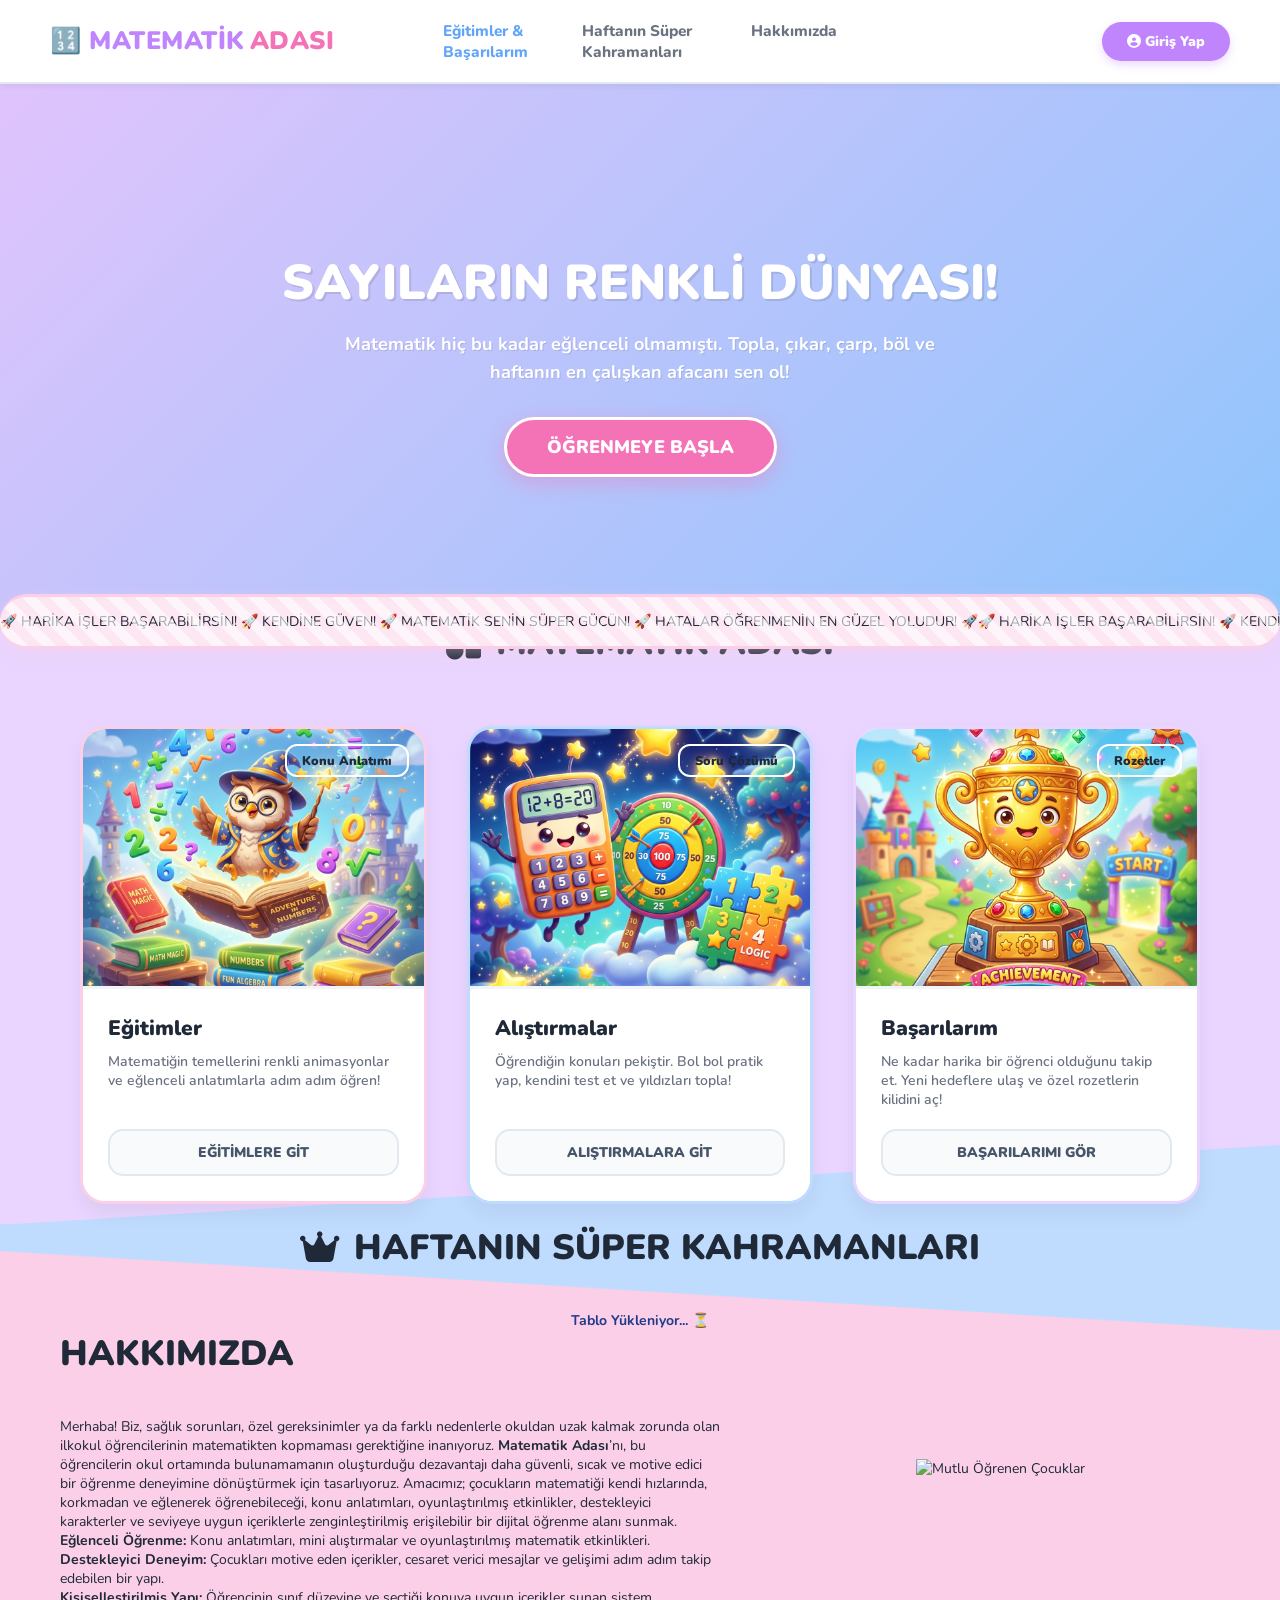
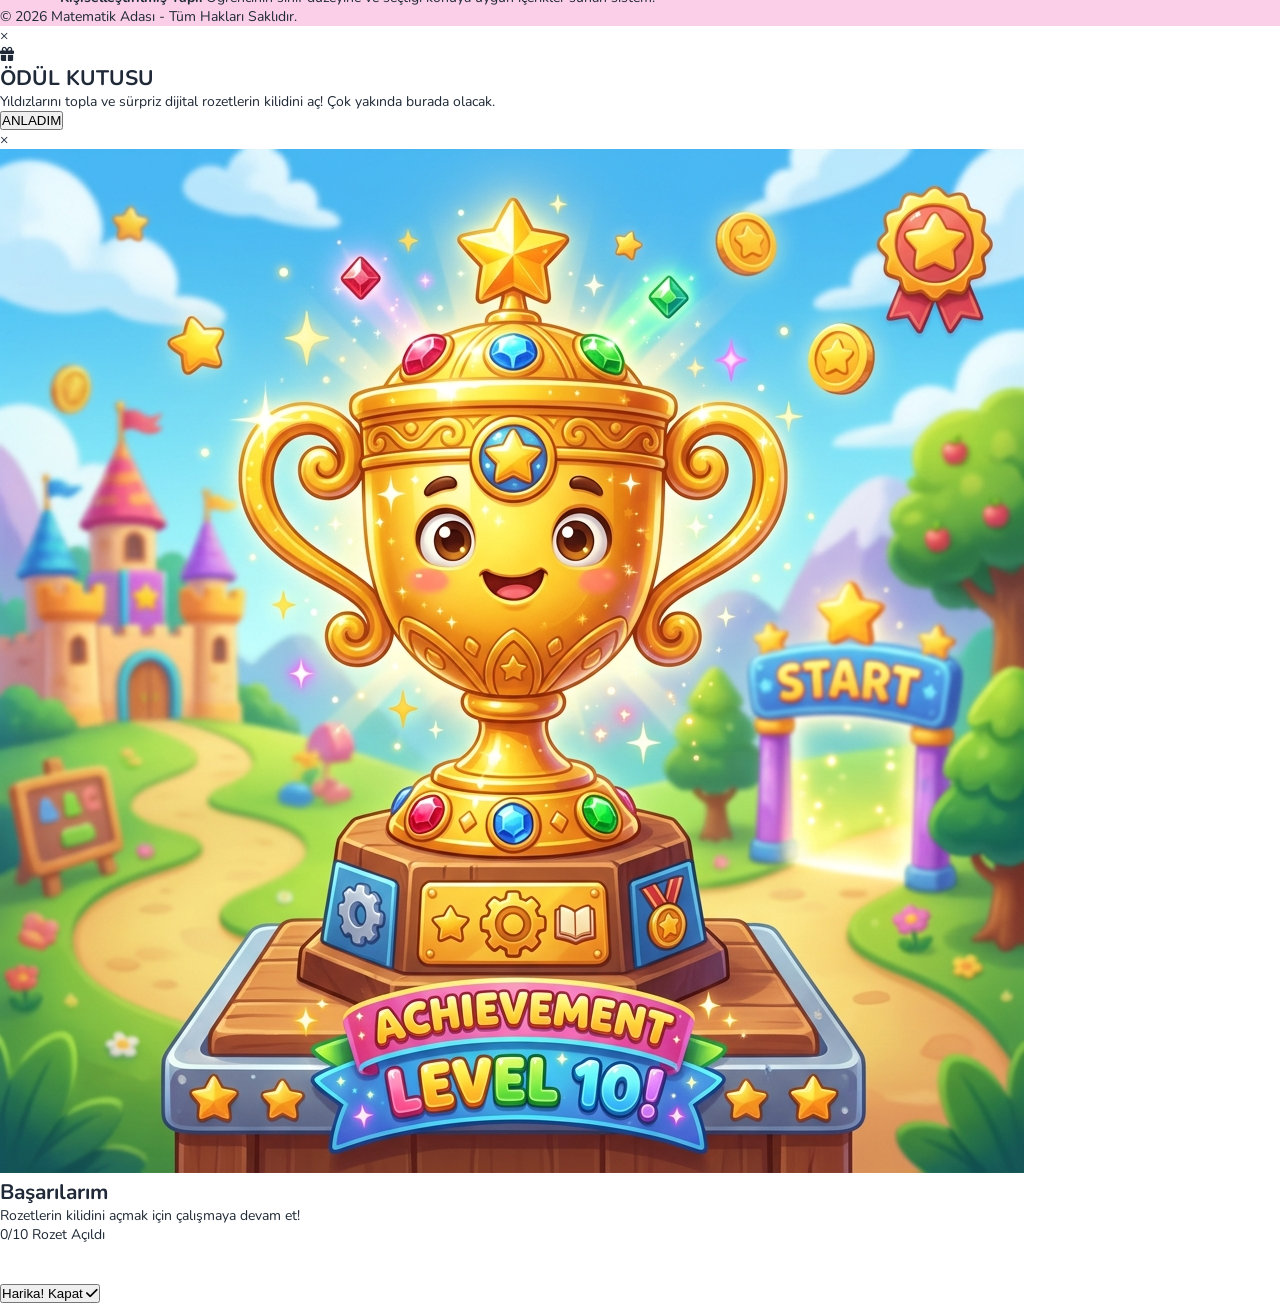
==== Egitimler/index.html @ 40ee0801 "Site Tamamlandi." ====
<!DOCTYPE html>
<html lang="tr">

<head>
    <meta charset="UTF-8">
    <meta name="viewport" content="width=device-width, initial-scale=1.0">
    <title>Eğitimler - Matematik Adası</title>
    <script src="https://cdn.tailwindcss.com"></script>
    <link rel="stylesheet" href="https://cdnjs.cloudflare.com/ajax/libs/font-awesome/6.4.0/css/all.min.css">
    <link href="https://fonts.googleapis.com/css2?family=Nunito:wght@400;700;800;900&display=swap" rel="stylesheet">

    <script src="https://cdn.jsdelivr.net/npm/canvas-confetti@1.6.0/dist/confetti.browser.min.js"></script>

    <link rel="stylesheet" href="../style.css">
    <link rel="stylesheet" href="style.css">

    <script>
        tailwind.config = {
            theme: {
                extend: {
                    colors: {
                        pastelPink: '#fdf2f8',
                        deepPink: '#db2777',
                        cardPink: '#fbcfe8',
                    }
                }
            }
        }
    </script>
    <script type="module" src="script.js"></script>
</head>

<body class="bg-pastelPink text-gray-800 overflow-x-hidden min-h-screen flex flex-col font-['Nunito']">

    <nav class="navbar relative z-50 bg-white/90 flex justify-between items-center py-4 px-8 shadow-sm">
        <div class="logo font-black text-pink-600 text-2xl">🔢 MATEMATİK<span>ADASI</span></div>

        <div class="nav-links">
            <a href="../index.html"
                class="text-gray-500 border-2 border-gray-200 bg-white px-5 py-2 rounded-full font-bold text-lg flex items-center transition-all duration-300 transform hover:scale-105 hover:border-pink-400 hover:text-pink-600 hover:bg-pink-50 shadow-sm hover:shadow-md">
                <i class="fa-solid fa-house mr-2"></i> Ana Sayfaya Dön
            </a>
        </div>

        <div class="user-profile flex items-center gap-4">
            <div id="login-btn"
                class="hidden cursor-pointer bg-pink-500 text-white font-black py-2 px-6 rounded-full hover:bg-pink-600 transition">
                <i class="fa-solid fa-user-circle mr-2"></i> Giriş Yap
            </div>
            
            <div id="user-info" style="display: none; cursor: pointer;" onclick="openProfileModal()"
                class="flex items-center gap-3 bg-white border-2 border-pink-200 p-1.5 pl-5 rounded-full shadow-sm hover:shadow-md hover:border-pink-300 transition-all duration-300 group">
                
                <div class="flex items-center gap-3">
                    <div class="bg-yellow-50 px-3 py-1 rounded-full border border-yellow-200 shadow-inner flex items-center">
                        <span id="user-total-score" class="font-black text-yellow-600 text-sm leading-none">0 ⭐</span>
                    </div>
                    
                    <span id="user-name" class="font-bold text-gray-700 text-sm leading-none group-hover:text-pink-600 transition-colors">Öğrenci</span>
                    
                    <div class="h-4 w-[2px] bg-pink-200 rounded-full hidden sm:block"></div>
                    
                    <span id="user-title" class="text-sm text-pink-500 font-black leading-none hidden sm:block">Çırak Büyücü 🪄</span>
                </div>
                
                <div class="w-10 h-10 rounded-full bg-pink-200 flex items-center justify-center border-2 border-pink-400 overflow-hidden shrink-0 ml-1">
                    <img id="user-pic" src="" alt="Avatar" class="w-full h-full object-cover">
                </div>
            </div>
            </div>
    </nav>

    <header class="hero relative z-40 overflow-hidden"
        style="height: 40vh; background: linear-gradient(135deg, #fbcfe8 0%, #f472b6 100%); clip-path: polygon(0 0, 100% 0, 100% 85%, 0% 100%);">
        <div class="hero-content mt-10 text-center flex flex-col items-center justify-center h-full pb-10">
            <h1 class="text-6xl text-white font-black drop-shadow-md mb-4 tracking-wide">
                <i class="fa-solid fa-book-open text-pink-100 opacity-80 mr-4"></i>EĞİTİM KİTAPLIĞI
            </h1>
            <h2 class="text-xl text-pink-50 font-bold max-w-2xl mx-auto drop-shadow-sm">
                Rengarenk matematik dünyasında yepyeni konular keşfetmeye ve öğrenmeye başla!
            </h2>
        </div>
    </header>

    <section class="relative z-40 -mt-8 mb-16">
        <div class="container mx-auto px-4 flex flex-wrap justify-center gap-4">
            <button onclick="filterGrade('1')" id="btn-1"
                class="filter-btn active-filter bg-white text-pink-600 border-4 border-pink-300 font-black text-lg py-2 px-8 rounded-full shadow-lg transition transform hover:-translate-y-1">
                1. Sınıf
            </button>
            <button onclick="filterGrade('2')" id="btn-2"
                class="filter-btn bg-white text-gray-400 border-4 border-gray-100 font-black text-lg py-2 px-8 rounded-full shadow-lg transition transform hover:-translate-y-1 hover:border-pink-200 hover:text-pink-400">
                2. Sınıf
            </button>
            <button onclick="filterGrade('3')" id="btn-3"
                class="filter-btn bg-white text-gray-400 border-4 border-gray-100 font-black text-lg py-2 px-8 rounded-full shadow-lg transition transform hover:-translate-y-1 hover:border-pink-200 hover:text-pink-400">
                3. Sınıf
            </button>
            <button onclick="filterGrade('4')" id="btn-4"
                class="filter-btn bg-white text-gray-400 border-4 border-gray-100 font-black text-lg py-2 px-8 rounded-full shadow-lg transition transform hover:-translate-y-1 hover:border-pink-200 hover:text-pink-400">
                4. Sınıf
            </button>
        </div>
    </section>

    <section class="flex-grow pb-20">
        <div class="container mx-auto px-4">
            
            <div id="progress-container" class="max-w-6xl mx-auto mb-10 bg-white p-6 rounded-[2rem] shadow-sm border-4 border-pink-100 hidden relative overflow-hidden">
                <div class="absolute -right-8 -top-8 text-pink-50 opacity-60 text-8xl pointer-events-none">
                    <i class="fa-solid fa-chart-pie"></i>
                </div>
                <div class="relative z-10">
                    <div class="flex justify-between items-end mb-3">
                        <span id="progress-text" class="font-black text-gray-700 text-xl">1. Sınıf İlerlemen</span>
                        <span id="progress-percent" class="font-black text-green-500 text-2xl">%0</span>
                    </div>
                    <div class="w-full bg-pink-50 rounded-full h-5 overflow-hidden border-2 border-pink-100">
                        <div id="progress-bar" class="bg-gradient-to-r from-green-400 to-emerald-500 h-5 rounded-full transition-all duration-1000 w-0 relative animate-stripes">
                            </div>
                    </div>
                </div>
            </div>

            <div id="topics-grid" class="grid grid-cols-1 md:grid-cols-2 lg:grid-cols-3 gap-8 max-w-6xl mx-auto">
            </div>

            <div id="no-content-msg" class="hidden text-center py-20">
                <i class="fa-solid fa-magnifying-glass text-6xl text-pink-300 mb-4"></i>
                <h3 class="text-2xl font-black text-gray-600">Burada henüz ders yok!</h3>
            </div>
        </div>
    </section>

    <footer class="bg-white py-8 text-center text-pink-800 font-bold border-t-4 border-pink-200 mt-auto">
        <p>&copy; 2026 Matematik Adası - Tüm Hakları Saklıdır.</p>
    </footer>

    <div id="profile-modal"
        class="modal z-[9000] hidden fixed inset-0 bg-black/50 backdrop-blur-sm justify-center items-center">
        <div
            class="modal-content profile-content bg-white rounded-3xl p-8 relative max-w-sm w-full shadow-2xl border-4 border-pink-400 modal-animate">
            <span class="close-btn text-gray-400 hover:text-pink-600 absolute right-6 top-4 text-3xl cursor-pointer"
                onclick="closeProfileModal()">&times;</span>
            <div class="profile-header flex flex-col items-center border-b border-pink-100 pb-6">
                <img id="modal-user-pic" src="" alt="Avatar"
                    class="w-24 h-24 rounded-full border-4 border-pink-400 shadow-lg mb-4 object-cover">
                <h2 id="modal-user-name" class="text-2xl font-black text-gray-800">Öğrenci Adı</h2>
                
                <p id="modal-user-title" class="text-lg text-pink-500 font-black mt-1 mb-2">Çırak Büyücü 🪄</p>

                <p class="text-pink-600 font-bold bg-blue-100 px-4 py-1 rounded-full mt-2 text-sm"><i
                        class="fa-solid fa-school"></i> Sınıf: <span id="modal-user-grade">-</span></p>
                <div class="mt-4 text-yellow-500 font-black text-3xl"><span id="modal-score">0</span> ⭐</div>
            </div>
            <button id="modal-logout-btn"
                class="mt-8 w-full bg-red-400 hover:bg-red-500 text-white font-black py-3 rounded-xl transition shadow-lg">
                <i class="fa-solid fa-right-from-bracket mr-2"></i> ÇIKIŞ YAP
            </button>
        </div>
    </div>

    <div id="lesson-modal"
        class="modal z-[9999] hidden fixed inset-0 bg-black/60 backdrop-blur-md justify-center items-center p-4">
        <div
            class="modal-content bg-white rounded-[2rem] p-8 relative max-w-4xl w-full h-[80vh] flex flex-col shadow-2xl border-4 border-pink-400 modal-animate">

            <span
                class="close-btn text-gray-400 hover:text-pink-600 absolute right-6 top-6 text-4xl cursor-pointer transition transform hover:scale-110 z-20"
                onclick="closeLessonModal()">&times;</span>

            <div class="lesson-header border-b-4 border-pink-100 pb-4 mb-6 flex items-center justify-between pr-10 z-20">
                <h2 class="text-3xl font-black text-gray-800 flex items-center gap-4">
                    <div class="bg-pink-100 p-3 rounded-2xl text-pink-500">
                        <i class="fa-solid fa-chalkboard-user"></i>
                    </div>
                    <span id="lesson-name-display">Konu Adı Gelecek</span>
                </h2>
                <div
                    class="bg-yellow-100 text-yellow-600 font-black px-4 py-2 rounded-2xl text-sm flex items-center gap-2 border-2 border-yellow-200">
                    <i class="fa-solid fa-star"></i> Ödül: 10 ⭐
                </div>
            </div>

            <div id="lesson-content"
                class="flex-grow bg-pink-50/50 rounded-3xl border-4 border-dashed border-pink-200 flex flex-col items-center justify-center mb-6 relative overflow-hidden hide-scrollbar">
            </div>

            <div class="lesson-footer flex justify-end gap-4 mt-auto z-20">
            </div>
        </div>
    </div>
</body>
</html>
---- style.css ----
html {
    scroll-behavior: smooth;
}

section {
    scroll-margin-top: 80px;
    position: relative;
}

:root {
    --bg-main: #fff;
    --card-bg: #ffffff;
    --primary-blue: #60a5fa;
    --primary-purple: #c084fc;
    --primary-pink: #f472b6;
    --text-main: #1f2937;
    --text-gray: #6b7280;
    --font-stack: 'Nunito', sans-serif;
}

* {
    box-sizing: border-box;
    margin: 0;
    padding: 0;
}

body {
    background-color: var(--bg-main);
    color: var(--text-main);
    font-family: var(--font-stack);
    overflow-x: hidden;
}

/* NAVBAR */
.navbar {
    display: flex;
    justify-content: space-between;
    align-items: center;
    padding: 20px 50px;
    background: rgba(255, 255, 255, 0.95);
    border-bottom: 2px solid #e2e8f0;
    position: sticky;
    top: 0;
    z-index: 1000;
    backdrop-filter: blur(10px);
    box-shadow: 0 4px 6px -1px rgba(0, 0, 0, 0.05);
}

.logo {
    flex: 1;
    font-size: 1.8rem;
    font-weight: 900;
    letter-spacing: 0.5px;
    display: flex;
    color: var(--primary-purple);
}

.logo span {
    color: var(--primary-pink);
    margin-left: 5px;
}

.nav-links {
    flex: 1;
    display: flex;
    justify-content: center;
    gap: 30px;
}

.nav-links a {
    color: var(--text-gray);
    text-decoration: none;
    font-size: 1.1rem;
    font-weight: 800;
    transition: color 0.3s;
}

.nav-links a:hover,
.nav-links a.active {
    color: var(--primary-blue);
}

.user-profile {
    flex: 1;
    display: flex;
    justify-content: flex-end;
}

#user-info {
    display: none;
    align-items: center;
    gap: 15px;
}

#user-info img {
    width: 40px;
    height: 40px;
    border-radius: 50%;
    border: 3px solid var(--primary-purple);
    object-fit: cover;
}

#login-btn {
    cursor: pointer;
    background: var(--primary-purple);
    color: white;
    padding: 10px 25px;
    border-radius: 50px;
    font-weight: 900;
    transition: 0.3s;
    box-shadow: 0 4px 10px rgba(192, 132, 252, 0.3);
}

#login-btn:hover {
    transform: translateY(-3px);
    box-shadow: 0 6px 15px rgba(192, 132, 252, 0.4);
}

#user-name {
    font-weight: 800;
    color: var(--text-main);
}

#shop-btn {
    background: var(--primary-blue);
    color: white;
    border: none;
    padding: 8px 18px;
    border-radius: 20px;
    font-weight: 900;
    cursor: pointer;
    display: flex;
    align-items: center;
    gap: 8px;
    transition: transform 0.2s;
    box-shadow: 0 4px 10px rgba(96, 165, 250, 0.4);
    font-family: 'Nunito', sans-serif;
    font-size: 1rem;
}

#shop-btn:hover {
    transform: scale(1.05);
}

.score-badge {
    background: #fbbf24;
    color: #000;
    padding: 6px 15px;
    border-radius: 20px;
    font-weight: 900;
    font-size: 0.95rem;
    margin-right: 10px;
    box-shadow: 0 4px 10px rgba(251, 191, 36, 0.3);
    display: none;
}

/* KAHRAMAN (HERO) */
.hero {
    height: 60vh;
    display: flex;
    flex-direction: column;
    justify-content: center;
    align-items: center;
    text-align: center;
    position: relative;
    background: linear-gradient(135deg, #e0c3fc 0%, #8ec5fc 100%);
}

.hero h1 {
    font-size: 3.5rem;
    margin-bottom: 15px;
    font-weight: 900;
    color: #fff;
    text-shadow: 2px 2px 0px rgba(0, 0, 0, 0.1);
}

.hero h2 {
    font-size: 1.3rem;
    color: #fff;
    max-width: 650px;
    margin: 0 auto 30px auto;
    font-weight: 700;
    line-height: 1.5;
    text-shadow: 1px 1px 0px rgba(0, 0, 0, 0.1);
}

.cta-button {
    padding: 15px 40px;
    background: var(--primary-pink);
    color: white;
    text-decoration: none;
    font-weight: 900;
    font-size: 1.3rem;
    border-radius: 50px;
    box-shadow: 0 6px 20px rgba(244, 114, 182, 0.4);
    transition: transform 0.3s;
    border: 3px solid white;
}

.cta-button:hover {
    transform: scale(1.1) rotate(-2deg);
}

/* AKAN YAZI (TICKER) - PASTEL SARI ZEMİN */
.news-ticker {
    background: #fce7f3;
    /* Pastel Pembe */
    border-top: 3px solid #fbcfe8;
    border-bottom: 3px solid #fbcfe8;
    box-shadow: inset 0 0 10px rgba(0, 0, 0, 0.02), 0 5px 15px rgba(251, 207, 232, 0.4);
    padding: 15px 0;
    overflow: hidden;
    position: relative;
    z-index: 50;
    width: 100%;
    margin: 0;
    margin-top: -30px;
    margin-bottom: -30px;
    border-radius: 30px;
}

.news-ticker::before {
    content: '';
    position: absolute;
    top: 0;
    left: 0;
    right: 0;
    bottom: 0;
    background: repeating-linear-gradient(45deg, transparent, transparent 10px, rgba(255, 255, 255, 0.6) 10px, rgba(255, 255, 255, 0.6) 20px);
    pointer-events: none;
    z-index: 1;
}

.news-ticker::after {
    content: '';
    position: absolute;
    top: 0;
    left: -100%;
    width: 50%;
    height: 100%;
    background: linear-gradient(to right, transparent, rgba(255, 255, 255, 0.6), transparent);
    transform: skewX(-20deg);
    animation: scan-effect 6s infinite linear;
    pointer-events: none;
    z-index: 1;
}

@keyframes scan-effect {
    0% {
        left: -100%;
    }

    100% {
        left: 200%;
    }
}

.marquee-wrapper {
    display: flex;
    overflow: hidden;
    white-space: nowrap;
    width: 100%;
}

.marquee-content {
    display: flex;
    flex-shrink: 0;
    align-items: center;
    animation: scroll-left 25s linear infinite;
}

@keyframes scroll-left {
    0% {
        transform: translateX(0);
    }

    100% {
        transform: translateX(-50%);
    }
}

/* KESKİN GEÇİŞLER (SHARP DIVIDER) */
.sharp-divider {
    position: absolute;
    bottom: -1px;
    left: 0;
    width: 100%;
    overflow: hidden;
    line-height: 0;
}

.sharp-divider svg {
    position: relative;
    display: block;
    width: calc(100% + 1.3px);
    height: 80px;
}

.container {
    max-width: 1200px;
    margin: 0 auto;
    padding: 0 20px;
    position: relative;
    z-index: 5;
}

/* KARTLAR VE İÇERİKLER */
.section-title {
    font-size: 2.5rem;
    margin-bottom: 40px;
    text-align: center;
    font-weight: 900;
    display: flex;
    align-items: center;
    justify-content: center;
    gap: 15px;
}

.grid {
    display: grid;
    grid-template-columns: repeat(auto-fit, minmax(300px, 1fr));
    gap: 40px;
    padding: 20px;
}

.game-card {
    background: var(--card-bg);
    border-radius: 25px;
    overflow: hidden;
    cursor: pointer;
    box-shadow: 0 10px 20px rgba(0, 0, 0, 0.05);
    transition: transform 0.3s, box-shadow 0.3s;
    display: flex;
    flex-direction: column;
    border: 3px solid transparent;
}

.game-card:hover {
    transform: translateY(-10px);
    z-index: 10;
    box-shadow: 0 15px 30px rgba(0, 0, 0, 0.1);
}

.card-pink {
    border-color: #fbcfe8;
}

.card-pink:hover {
    border-color: var(--primary-pink);
}

.card-blue {
    border-color: #bfdbfe;
}

.card-blue:hover {
    border-color: var(--primary-blue);
}

.card-purple {
    border-color: #e9d5ff;
}

.card-purple:hover {
    border-color: var(--primary-purple);
}

.card-image {
    height: 200px;
    position: relative;
    overflow: hidden;
    border-bottom: 3px solid #f1f5f9;
}

.card-image .bg-img {
    position: absolute;
    top: 0;
    left: 0;
    width: 100%;
    height: 100%;
    transition: transform 0.5s;
}

.game-card:hover .bg-img {
    transform: scale(1.1);
}

.badge {
    position: absolute;
    top: 15px;
    right: 15px;
    padding: 6px 15px;
    font-size: 0.9rem;
    font-weight: 900;
    border-radius: 12px;
    box-shadow: 0 4px 10px rgba(0, 0, 0, 0.1);
    border: 2px solid white;
}

.card-info {
    padding: 25px;
    display: flex;
    flex-direction: column;
    flex: 1;
    background: white;
}

.card-info h3 {
    font-size: 1.5rem;
    margin-bottom: 10px;
    font-weight: 900;
    color: #1f2937;
}

.card-info p {
    color: var(--text-gray);
    font-size: 1rem;
    margin-bottom: 20px;
    flex-grow: 1;
    font-weight: 600;
}

.play-btn {
    display: block;
    width: 100%;
    padding: 12px;
    background: #f8fafc;
    color: #475569;
    text-align: center;
    font-weight: 900;
    border-radius: 15px;
    transition: 0.3s;
    border: 2px solid #e2e8f0;
    margin-top: auto;
}

.card-pink:hover .play-btn {
    background: var(--primary-pink);
    color: white;
    border-color: var(--primary-pink);
}

.card-blue:hover .play-btn {
    background: var(--primary-blue);
    color: white;
    border-color: var(--primary-blue);
}

.card-purple:hover .play-btn {
    background: var(--primary-purple);
    color: white;
    border-color: var(--primary-purple);
}

/* ==========================================
   LİDERLİK TABLOSU (HAFTANIN AFACANLARI) 
   ========================================== */
.leaderboard-wrapper {
    display: flex;
    justify-content: center;
    align-items: flex-end;
    gap: 20px;
    flex-wrap: wrap;
}

.podium-card {
    background: white;
    border: 4px solid transparent;
    border-radius: 20px 20px 0 0;
    padding: 20px;
    width: 220px;
    text-align: center;
    position: relative;
    transition: transform 0.3s;
    box-shadow: 0 -10px 20px rgba(0, 0, 0, 0.05);
}

.podium-card:hover {
    transform: translateY(-10px);
}

.podium-card.gold {
    height: 260px;
    border-color: #fbbf24;
    order: 2;
    z-index: 2;
    background: linear-gradient(to top, #fffbeb, #ffffff);
}

.podium-card.silver {
    height: 220px;
    border-color: #9ca3af;
    order: 1;
    background: linear-gradient(to top, #f3f4f6, #ffffff);
}

.podium-card.bronze {
    height: 190px;
    border-color: #d97706;
    order: 3;
    background: linear-gradient(to top, #fff7ed, #ffffff);
}

.rank-badge {
    position: absolute;
    top: -25px;
    left: 50%;
    transform: translateX(-50%);
    width: 50px;
    height: 50px;
    border-radius: 50%;
    background: #333;
    color: #fff;
    display: flex;
    justify-content: center;
    align-items: center;
    font-weight: 900;
    font-size: 1.3rem;
    border: 4px solid white;
    box-shadow: 0 5px 10px rgba(0, 0, 0, 0.1);
}

.gold .rank-badge {
    background: #fbbf24;
    color: #000;
    box-shadow: 0 0 15px rgba(251, 191, 36, 0.5);
}

.silver .rank-badge {
    background: #9ca3af;
    color: #fff;
}

.bronze .rank-badge {
    background: #d97706;
    color: #fff;
}

.leaderboard-list {
    max-width: 700px;
    margin: 0 auto;
    display: flex;
    flex-direction: column;
    gap: 15px;
}

.list-item {
    display: flex;
    justify-content: space-between;
    align-items: center;
    background: white;
    padding: 15px 25px;
    border-radius: 20px;
    box-shadow: 0 4px 15px rgba(0, 0, 0, 0.05);
    border: 2px solid transparent;
    transition: 0.3s;
}

.list-item:hover {
    transform: scale(1.02);
    border-color: var(--primary-blue);
}

/* MODALLAR */
.modal {
    display: none;
    position: fixed;
    z-index: 9999;
    left: 0;
    top: 0;
    width: 100%;
    height: 100%;
    background-color: rgba(0, 0, 0, 0.5);
    backdrop-filter: blur(5px);
    justify-content: center;
    align-items: center;
}

/* HAKKIMIZDA BÖLÜMÜ */
.about-container {
    display: flex;
    align-items: center;
    gap: 60px;
    flex-wrap: wrap;
}

.about-text {
    flex: 1.5;
    min-width: 350px;
}

.about-image {
    flex: 1;
    min-width: 300px;
    text-align: center;
}

/* GÖRÜNME EFEKTİ */
.reveal {
    opacity: 0;
    transform: translateY(30px);
    transition: all 0.8s ease-out;
}

.reveal.active {
    opacity: 1;
    transform: translateY(0);
}

@media (max-width: 768px) {
    .navbar {
        flex-direction: column;
        gap: 15px;
        padding: 15px;
    }

    .hero h1 {
        font-size: 2.2rem;
    }

    .about-container {
        grid-template-columns: 1fr;
        text-align: center;
    }

    .leaderboard-wrapper {
        flex-direction: column;
        align-items: center;
        gap: 40px;
    }

    .podium-card {
        width: 100%;
        height: auto !important;
        order: unset !important;
    }

    .rank-badge {
        margin-top: -15px;
    }
}
---- Egitimler/style.css ----
/* Sınıf Filtreleme Butonları Aktif Stili */
.active-filter {
    border-color: #f472b6 !important;
    color: #db2777 !important;
    background-color: #fdf2f8 !important;
}

/* Sihirli Matematik Sembollerinin Yüzme Animasyonu */
@keyframes floatSymbol {
    0% { transform: translate(0, 0) rotate(0deg); opacity: 0.1; }
    25% { transform: translate(20px, -20px) rotate(5deg); opacity: 0.2; }
    50% { transform: translate(0, -40px) rotate(0deg); opacity: 0.1; }
    75% { transform: translate(-20px, -20px) rotate(-5deg); opacity: 0.2; }
    100% { transform: translate(0, 0) rotate(0deg); opacity: 0.1; }
}

.magic-symbol {
    position: absolute;
    pointer-events: none;
    animation: floatSymbol 15s ease-in-out infinite;
    color: #f472b6;
}

/* Sayfa Giriş Efekti (Kayarak Gelme) */
.page-enter {
    animation: slideUp 0.6s ease-out;
}

@keyframes slideUp {
    from { transform: translateY(20px); opacity: 0; }
    to { transform: translateY(0); opacity: 1; }
}

/* Yükleme Çubuğu Animasyonu */
@keyframes loadingBar {
    0% { transform: translateX(-100%); }
    100% { transform: translateX(200%); }
}
.animate-loading {
    animation: loadingBar 1.5s linear infinite;
}

/* Çirkin Kaydırma Çubuğunu Gizle */
.hide-scrollbar::-webkit-scrollbar {
    display: none;
}
.hide-scrollbar {
    -ms-overflow-style: none;
    scrollbar-width: none;
}
/* YENİ: İlerleme Çubuğu Çizgi Animasyonu */
@keyframes progress-stripes {
    from { background-position: 1rem 0; }
    to { background-position: 0 0; }
}
.animate-stripes {
    background-image: linear-gradient(45deg, rgba(255,255,255,0.2) 25%, transparent 25%, transparent 50%, rgba(255,255,255,0.2) 50%, rgba(255,255,255,0.2) 75%, transparent 75%, transparent);
    background-size: 1rem 1rem;
    animation: progress-stripes 1s linear infinite;
}
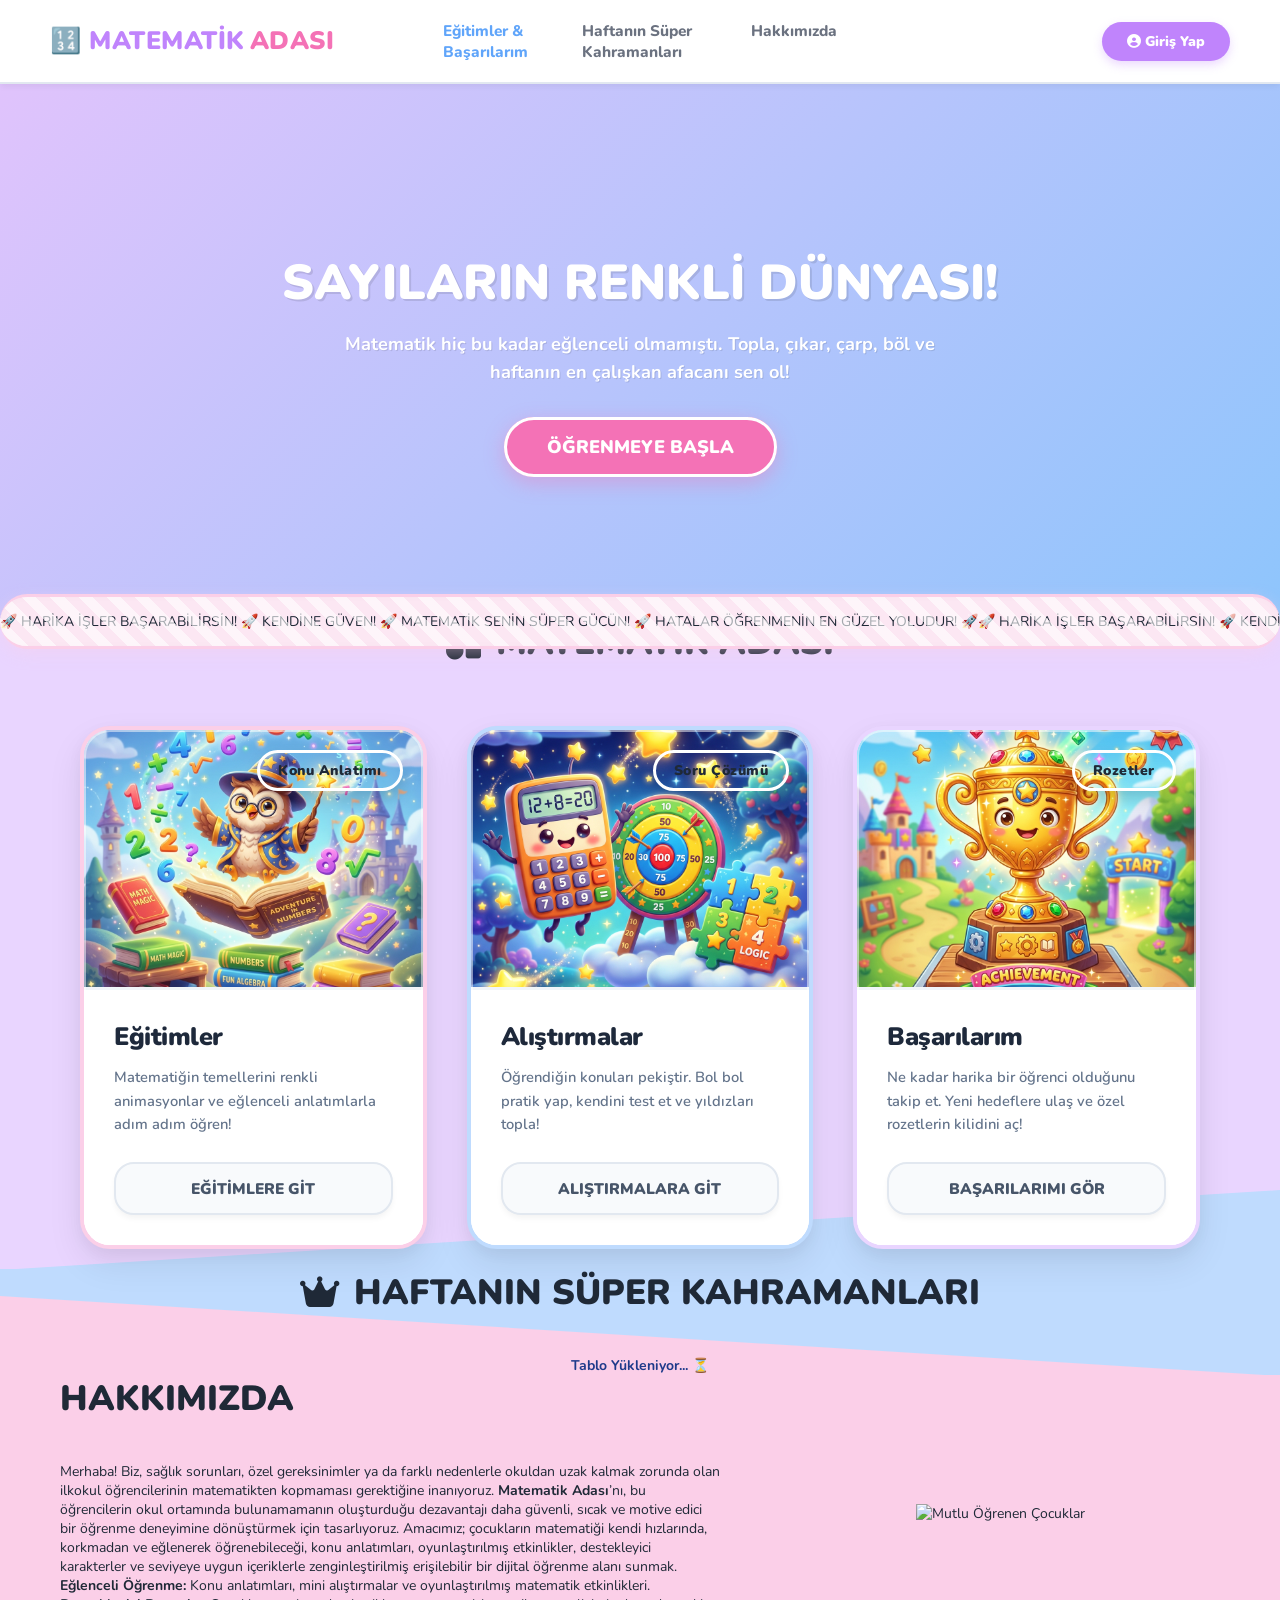
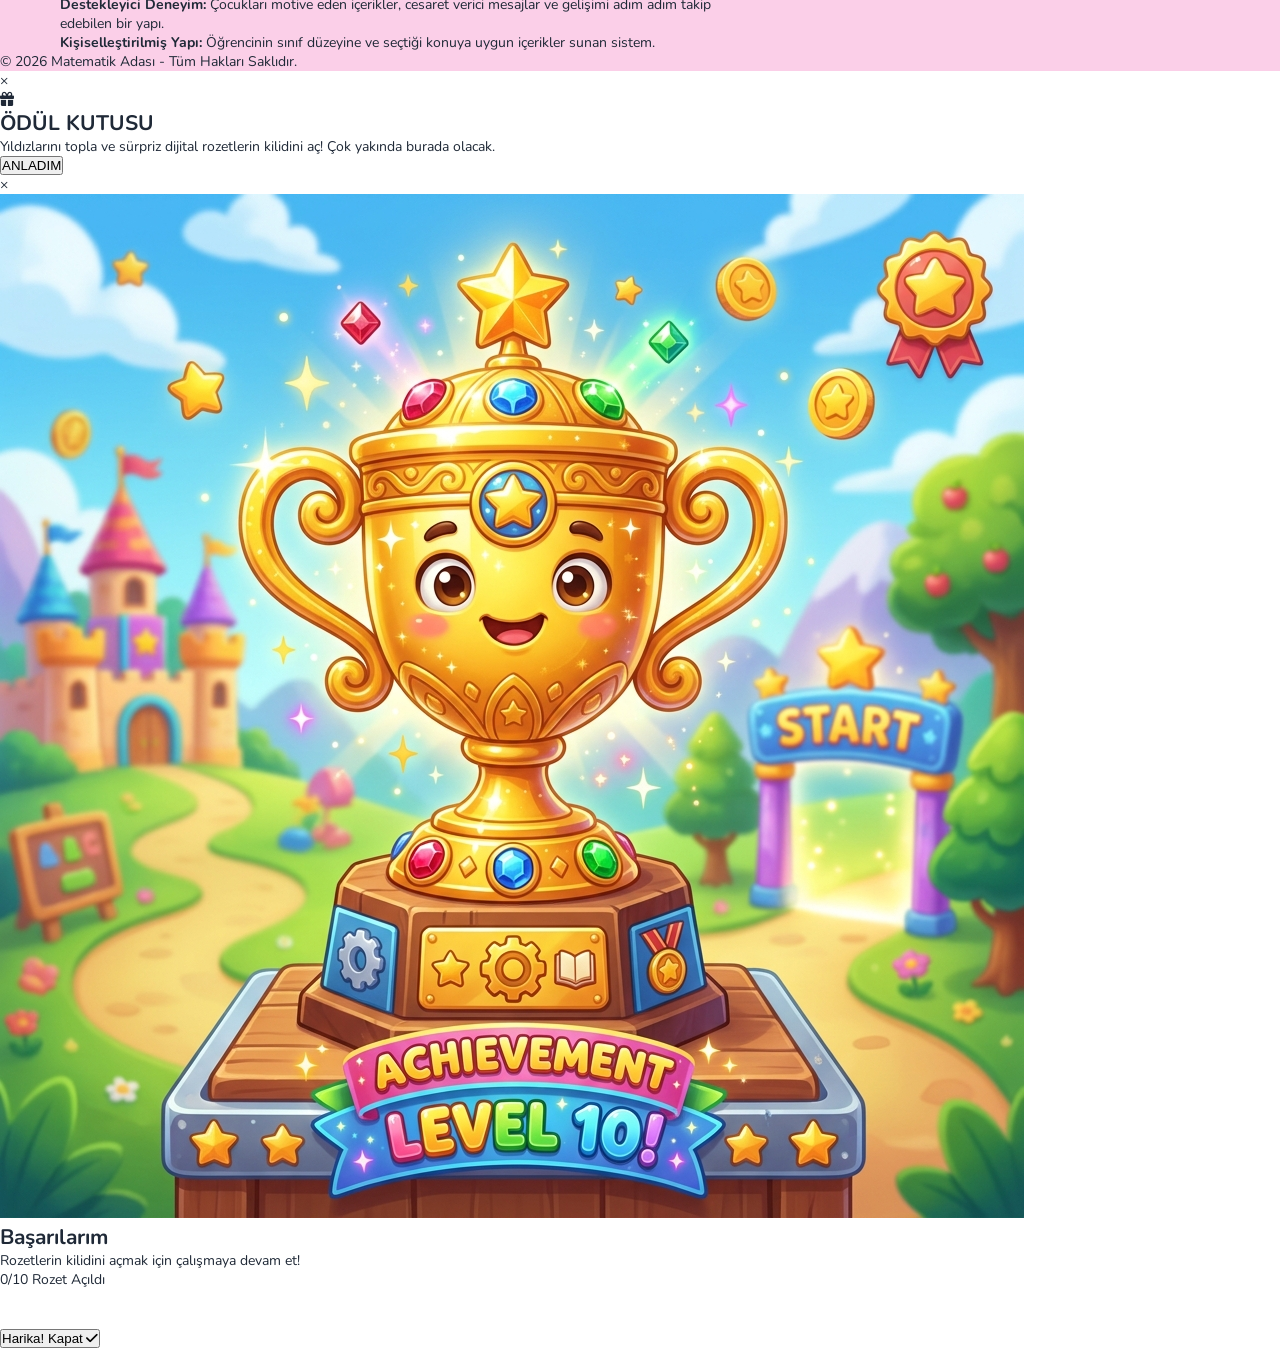
==== commit 6a55fd82: "Degisim" ====
--- a/Egitimler/index.html
+++ b/Egitimler/index.html
@@ -106,19 +106,13 @@
     <section class="flex-grow pb-20">
         <div class="container mx-auto px-4">
             
-            <div id="progress-container" class="max-w-6xl mx-auto mb-10 bg-white p-6 rounded-[2rem] shadow-sm border-4 border-pink-100 hidden relative overflow-hidden">
-                <div class="absolute -right-8 -top-8 text-pink-50 opacity-60 text-8xl pointer-events-none">
-                    <i class="fa-solid fa-chart-pie"></i>
+            <div id="progress-container" class="max-w-6xl mx-auto mb-10 hidden">
+                <div class="flex justify-between items-end mb-3 px-2">
+                    <span id="progress-text" class="font-black text-gray-700 text-xl">1. Sınıf İlerlemen</span>
+                    <span id="progress-percent" class="font-black text-green-500 text-2xl">%0</span>
                 </div>
-                <div class="relative z-10">
-                    <div class="flex justify-between items-end mb-3">
-                        <span id="progress-text" class="font-black text-gray-700 text-xl">1. Sınıf İlerlemen</span>
-                        <span id="progress-percent" class="font-black text-green-500 text-2xl">%0</span>
-                    </div>
-                    <div class="w-full bg-pink-50 rounded-full h-5 overflow-hidden border-2 border-pink-100">
-                        <div id="progress-bar" class="bg-gradient-to-r from-green-400 to-emerald-500 h-5 rounded-full transition-all duration-1000 w-0 relative animate-stripes">
-                            </div>
-                    </div>
+                <div class="w-full bg-white/60 rounded-full h-6 overflow-hidden border-2 border-white shadow-sm ring-4 ring-pink-100/50 backdrop-blur-sm">
+                    <div id="progress-bar" class="bg-gradient-to-r from-green-400 to-emerald-500 h-full rounded-full transition-all duration-1000 w-0 relative animate-stripes shadow-inner"></div>
                 </div>
             </div>
 
--- a/style.css
+++ b/style.css
@@ -324,21 +324,33 @@
 }
 
 .game-card {
-    background: var(--card-bg);
-    border-radius: 25px;
+    background: #ffffff;
+    border-radius: 30px;
     overflow: hidden;
     cursor: pointer;
-    box-shadow: 0 10px 20px rgba(0, 0, 0, 0.05);
-    transition: transform 0.3s, box-shadow 0.3s;
+    box-shadow: 0 15px 35px rgba(0, 0, 0, 0.08), 0 5px 15px rgba(0, 0, 0, 0.04);
+    transition: all 0.4s cubic-bezier(0.175, 0.885, 0.32, 1.275);
     display: flex;
     flex-direction: column;
-    border: 3px solid transparent;
+    border: 4px solid #ffffff;
+    position: relative;
+    transform: translateY(0);
+}
+
+.game-card::before {
+    content: '';
+    position: absolute;
+    top: 0; left: 0; width: 100%; height: 100%;
+    border-radius: 26px;
+    pointer-events: none;
+    box-shadow: inset 0 0 0 2px rgba(255,255,255,0.5);
+    z-index: 2;
 }
 
 .game-card:hover {
-    transform: translateY(-10px);
+    transform: translateY(-15px) scale(1.02);
     z-index: 10;
-    box-shadow: 0 15px 30px rgba(0, 0, 0, 0.1);
+    box-shadow: 0 25px 50px rgba(0, 0, 0, 0.15), 0 10px 20px rgba(0, 0, 0, 0.1);
 }
 
 .card-pink {
@@ -347,6 +359,7 @@
 
 .card-pink:hover {
     border-color: var(--primary-pink);
+    box-shadow: 0 25px 50px rgba(244, 114, 182, 0.25), 0 10px 20px rgba(0, 0, 0, 0.1);
 }
 
 .card-blue {
@@ -355,6 +368,7 @@
 
 .card-blue:hover {
     border-color: var(--primary-blue);
+    box-shadow: 0 25px 50px rgba(96, 165, 250, 0.25), 0 10px 20px rgba(0, 0, 0, 0.1);
 }
 
 .card-purple {
@@ -363,10 +377,11 @@
 
 .card-purple:hover {
     border-color: var(--primary-purple);
+    box-shadow: 0 25px 50px rgba(192, 132, 252, 0.25), 0 10px 20px rgba(0, 0, 0, 0.1);
 }
 
 .card-image {
-    height: 200px;
+    height: 220px;
     position: relative;
     overflow: hidden;
     border-bottom: 3px solid #f1f5f9;
@@ -387,69 +402,83 @@
 
 .badge {
     position: absolute;
-    top: 15px;
-    right: 15px;
-    padding: 6px 15px;
-    font-size: 0.9rem;
-    font-weight: 900;
-    border-radius: 12px;
-    box-shadow: 0 4px 10px rgba(0, 0, 0, 0.1);
-    border: 2px solid white;
+    top: 20px;
+    right: 20px;
+    padding: 8px 18px;
+    font-size: 1rem;
+    font-weight: 900;
+    border-radius: 100px;
+    box-shadow: 0 8px 15px rgba(0, 0, 0, 0.15);
+    border: 3px solid white;
+    z-index: 10;
+    letter-spacing: 0.5px;
 }
 
 .card-info {
-    padding: 25px;
+    padding: 30px;
     display: flex;
     flex-direction: column;
     flex: 1;
     background: white;
+    position: relative;
+    z-index: 1;
 }
 
 .card-info h3 {
-    font-size: 1.5rem;
-    margin-bottom: 10px;
-    font-weight: 900;
-    color: #1f2937;
+    font-size: 1.8rem;
+    margin-bottom: 12px;
+    font-weight: 900;
+    color: #1e293b;
+    letter-spacing: -0.5px;
 }
 
 .card-info p {
-    color: var(--text-gray);
-    font-size: 1rem;
-    margin-bottom: 20px;
+    color: #64748b;
+    font-size: 1.05rem;
+    margin-bottom: 25px;
     flex-grow: 1;
     font-weight: 600;
+    line-height: 1.6;
 }
 
 .play-btn {
     display: block;
     width: 100%;
-    padding: 12px;
+    padding: 14px;
     background: #f8fafc;
     color: #475569;
     text-align: center;
     font-weight: 900;
-    border-radius: 15px;
-    transition: 0.3s;
+    font-size: 1.1rem;
+    border-radius: 20px;
+    transition: all 0.3s ease;
     border: 2px solid #e2e8f0;
     margin-top: auto;
+    box-shadow: 0 4px 6px -1px rgba(0, 0, 0, 0.05);
 }
 
 .card-pink:hover .play-btn {
     background: var(--primary-pink);
     color: white;
     border-color: var(--primary-pink);
+    transform: translateY(-3px);
+    box-shadow: 0 8px 15px rgba(244, 114, 182, 0.3);
 }
 
 .card-blue:hover .play-btn {
     background: var(--primary-blue);
     color: white;
     border-color: var(--primary-blue);
+    transform: translateY(-3px);
+    box-shadow: 0 8px 15px rgba(96, 165, 250, 0.3);
 }
 
 .card-purple:hover .play-btn {
     background: var(--primary-purple);
     color: white;
     border-color: var(--primary-purple);
+    transform: translateY(-3px);
+    box-shadow: 0 8px 15px rgba(192, 132, 252, 0.3);
 }
 
 /* ==========================================
